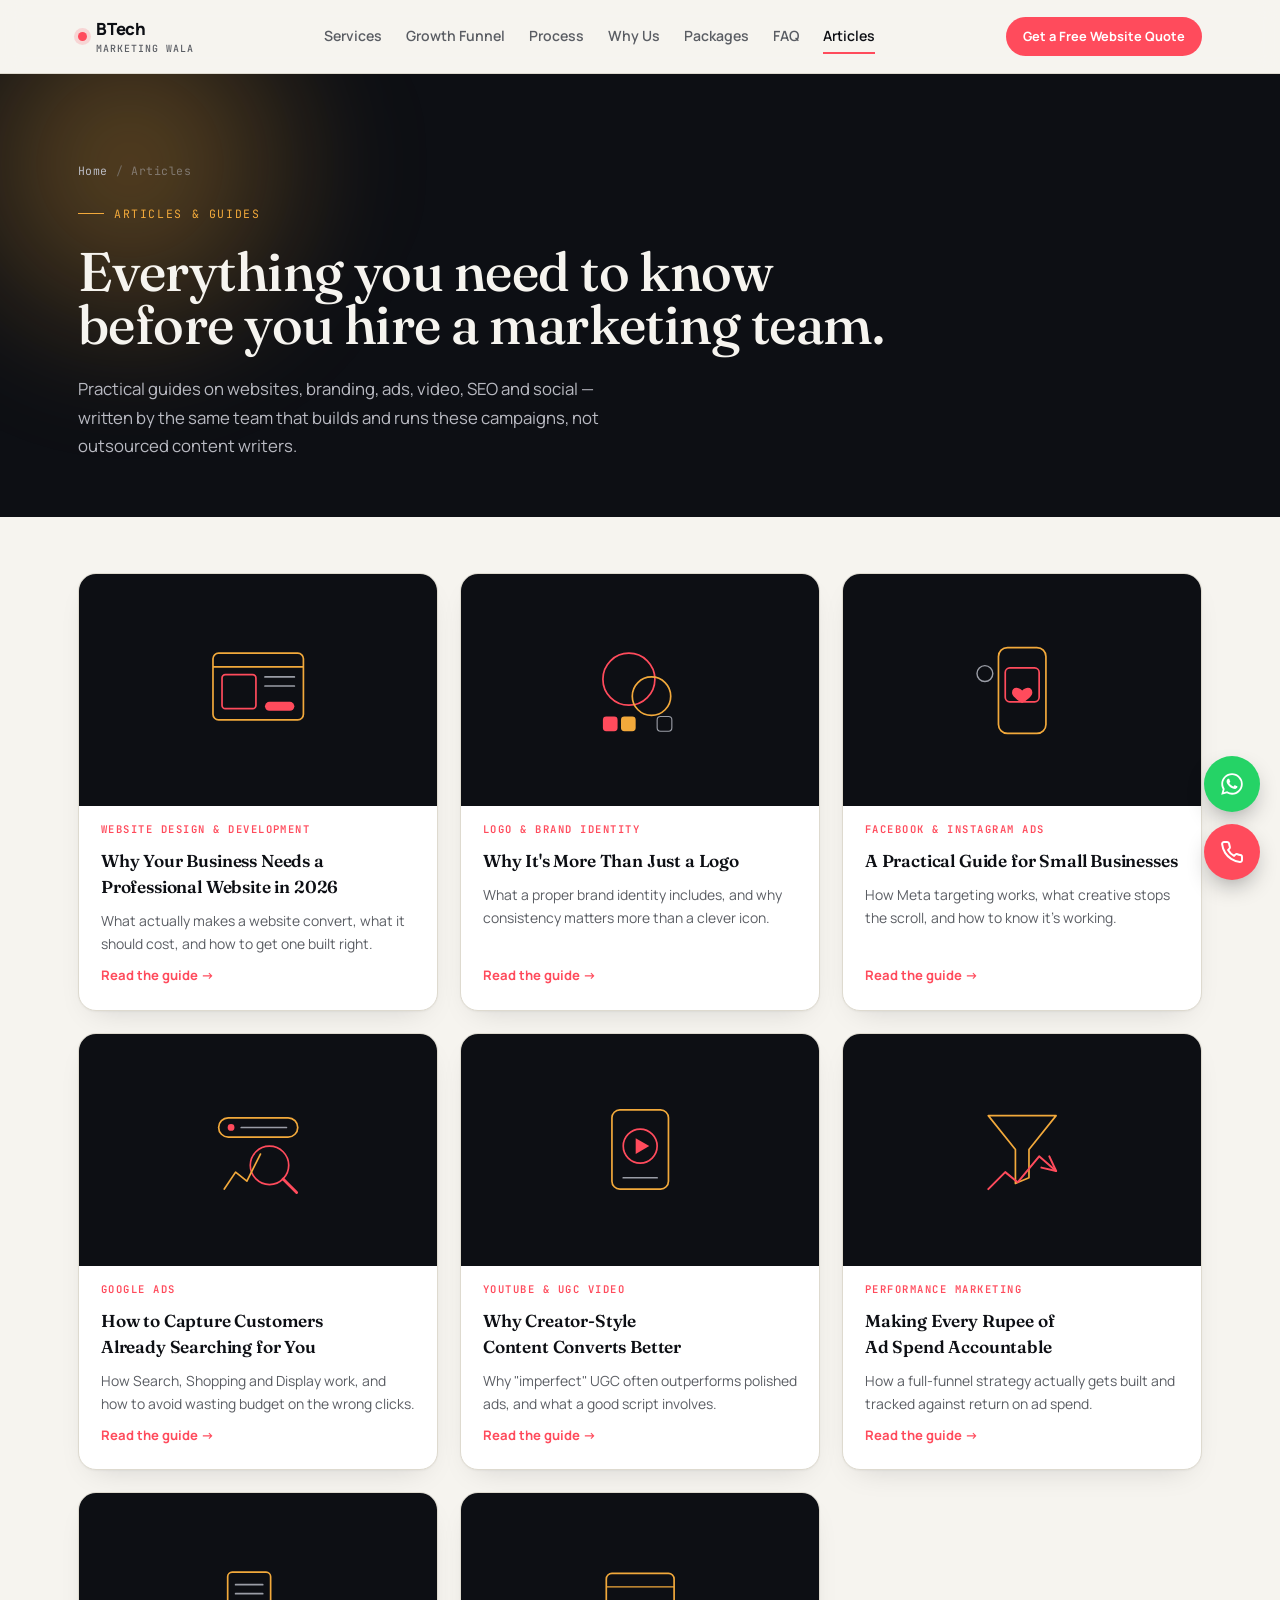
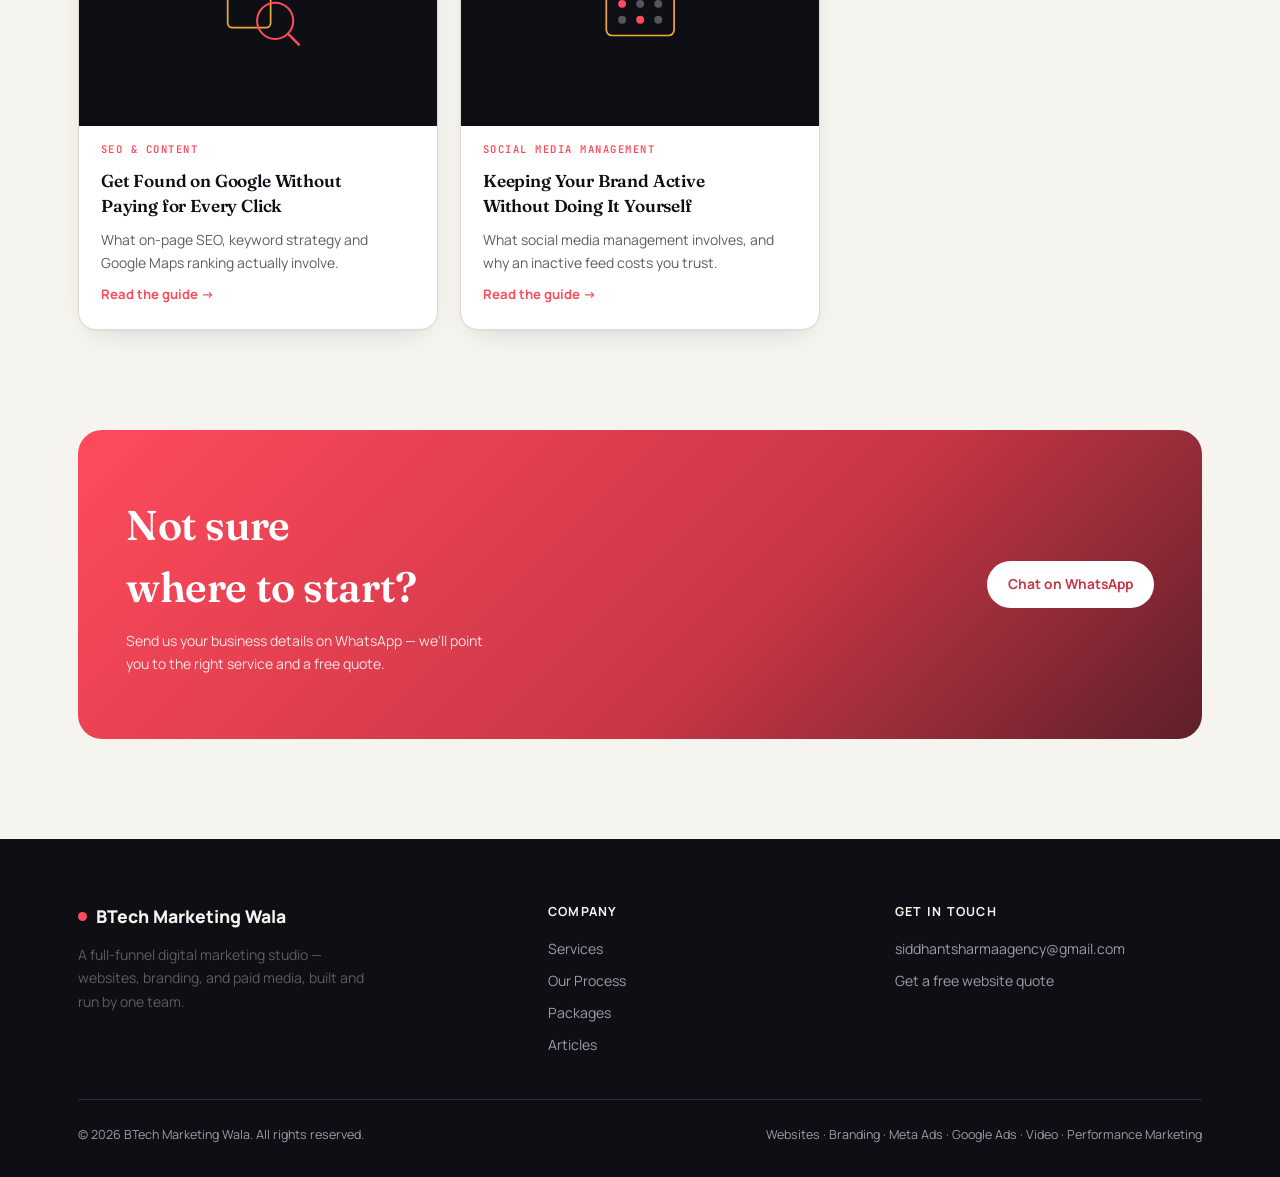
==== articles/index.html @ 277116ef "Add in-depth articles for every service, linked from service cards - New articles/ section: one guid" ====
<!DOCTYPE html>
<html lang="en-IN">
<head>
<meta charset="utf-8">
<meta name="viewport" content="width=device-width, initial-scale=1">
<title>Articles &amp; Guides | BTech Marketing Wala</title>
<meta name="description" content="Practical guides on website design, branding, Google &amp; Meta Ads, video, SEO and social media &mdash; written by the team that builds and runs these campaigns.">
<meta name="robots" content="index, follow, max-image-preview:large">
<link rel="canonical" href="https://btechmarketingwala.in/articles/index.html">
<meta name="theme-color" content="#0D0F14">
<meta name="author" content="BTech Marketing Wala">
<link rel="icon" type="image/svg+xml" href="data:image/svg+xml,%3Csvg xmlns='http://www.w3.org/2000/svg' viewBox='0 0 32 32'%3E%3Crect width='32' height='32' rx='7' fill='%230D0F14'/%3E%3Ccircle cx='16' cy='16' r='7' fill='%23FF4B5C'/%3E%3C/svg%3E">

<meta property="og:site_name" content="BTech Marketing Wala">
<meta property="og:title" content="Articles & Guides | BTech Marketing Wala">
<meta property="og:description" content="Practical guides on website design, branding, ads, video, SEO and social media.">
<meta property="og:type" content="website">
<meta property="og:url" content="https://btechmarketingwala.in/articles/index.html">
<meta property="og:locale" content="en_IN">
<meta property="og:image" content="https://btechmarketingwala.in/assets/og-image.png">

<meta name="twitter:card" content="summary_large_image">
<meta name="twitter:title" content="Articles & Guides | BTech Marketing Wala">
<meta name="twitter:description" content="Practical guides on website design, branding, ads, video, SEO and social media.">
<meta name="twitter:image" content="https://btechmarketingwala.in/assets/og-image.png">

<link rel="preconnect" href="https://fonts.googleapis.com">
<link rel="preconnect" href="https://fonts.gstatic.com" crossorigin>
<link rel="stylesheet" href="https://fonts.googleapis.com/css2?family=Fraunces:ital,opsz,wght@0,9..144,300..900;1,9..144,300..900&family=Manrope:wght@400;500;600;700;800&family=JetBrains+Mono:wght@400;500;600&display=swap">
<link rel="stylesheet" href="../assets/style.css">

<script type="application/ld+json">
{
  "@context": "https://schema.org",
  "@type": "CollectionPage",
  "name": "Articles & Guides",
  "url": "https://btechmarketingwala.in/articles/index.html",
  "publisher": { "@type": "Organization", "name": "BTech Marketing Wala", "url": "https://btechmarketingwala.in/" },
  "mainEntity": {
    "@type": "ItemList",
    "itemListElement": [
      { "@type": "ListItem", "position": 1, "url": "https://btechmarketingwala.in/articles/website-design-development.html", "name": "Why Your Business Needs a Professional Website in 2026" },
      { "@type": "ListItem", "position": 2, "url": "https://btechmarketingwala.in/articles/logo-brand-identity.html", "name": "Logo & Brand Identity: Why It's More Than Just a Logo" },
      { "@type": "ListItem", "position": 3, "url": "https://btechmarketingwala.in/articles/facebook-instagram-ads.html", "name": "Facebook & Instagram Ads: A Practical Guide for Small Businesses" },
      { "@type": "ListItem", "position": 4, "url": "https://btechmarketingwala.in/articles/google-ads.html", "name": "Google Ads: How to Capture Customers Who Are Already Searching for You" },
      { "@type": "ListItem", "position": 5, "url": "https://btechmarketingwala.in/articles/youtube-ugc-video.html", "name": "YouTube & UGC Video: Why Creator-Style Content Converts Better Than Polished Ads" },
      { "@type": "ListItem", "position": 6, "url": "https://btechmarketingwala.in/articles/performance-marketing.html", "name": "Performance Marketing 101: Making Every Rupee of Ad Spend Accountable" },
      { "@type": "ListItem", "position": 7, "url": "https://btechmarketingwala.in/articles/seo-content.html", "name": "SEO & Content: How to Get Found on Google Without Paying for Every Click" },
      { "@type": "ListItem", "position": 8, "url": "https://btechmarketingwala.in/articles/social-media-management.html", "name": "Social Media Management: Keeping Your Brand Active Without Doing It Yourself" }
    ]
  }
}
</script>
</head>
<body>

<header class="nav">
  <div class="nav-inner">
    <a class="logo" href="../index.html#top">
      <span class="dot"></span>
      <span>BTech<small>MARKETING WALA</small></span>
    </a>
    <nav class="links">
      <a href="../index.html#services">Services</a>
      <a href="../index.html#funnel">Growth Funnel</a>
      <a href="../index.html#process">Process</a>
      <a href="../index.html#why">Why Us</a>
      <a href="../index.html#packages">Packages</a>
      <a href="../index.html#faq">FAQ</a>
      <a href="index.html" class="active">Articles</a>
    </nav>
    <a class="btn btn-primary btn-sm" href="https://wa.me/917291004406?text=Hi%2C%20I%27d%20like%20a%20free%20website%20quote" target="_blank" rel="noopener">Get a Free Website Quote</a>
    <button class="nav-toggle" id="navToggle" aria-label="Open menu" aria-expanded="false" aria-controls="mobileMenu">
      <span></span><span></span><span></span>
    </button>
  </div>
  <nav class="mobile-menu" id="mobileMenu">
    <a class="btn btn-primary" href="https://wa.me/917291004406?text=Hi%2C%20I%27d%20like%20a%20free%20website%20quote" target="_blank" rel="noopener">Get a Free Website Quote</a>
    <a href="../index.html#services">Services</a>
    <a href="../index.html#funnel">Growth Funnel</a>
    <a href="../index.html#process">Process</a>
    <a href="../index.html#why">Why Us</a>
    <a href="../index.html#packages">Packages</a>
    <a href="../index.html#faq">FAQ</a>
    <a href="index.html">Articles</a>
  </nav>
</header>

<main>
  <section class="hero" style="padding-bottom:56px;">
    <div class="wrap" style="position:relative;">
      <div class="breadcrumb">
        <a href="../index.html#top">Home</a><span>/</span><span style="color:#B9BAC2;">Articles</span>
      </div>
      <div class="hero-eyebrow">Articles &amp; Guides</div>
      <h1 style="font-size:clamp(2.2rem, 4.6vw, 3.4rem);">Everything you need to know before you hire a marketing team.</h1>
      <p class="hero-sub" style="max-width:56ch;">Practical guides on websites, branding, ads, video, SEO and social &mdash; written by the same team that builds and runs these campaigns, not outsourced content writers.</p>
    </div>
  </section>

  <section class="sec-pad" style="padding-top:56px;">
    <div class="wrap">
      <div class="article-cards">

        <a class="article-card reveal-up" href="website-design-development.html">
          <div class="thumb"><svg viewBox="0 0 200 200" fill="none" xmlns="http://www.w3.org/2000/svg"><rect x="20" y="34" width="160" height="118" rx="10" stroke="#F2A93B" stroke-width="3"/><line x1="20" y1="58" x2="180" y2="58" stroke="#F2A93B" stroke-width="3"/><rect x="36" y="72" width="60" height="60" rx="6" stroke="#FF4B5C" stroke-width="3"/><line x1="112" y1="76" x2="164" y2="76" stroke="#9A9DA6" stroke-width="3" stroke-linecap="round"/><line x1="112" y1="92" x2="164" y2="92" stroke="#9A9DA6" stroke-width="3" stroke-linecap="round"/><rect x="112" y="120" width="52" height="16" rx="8" fill="#FF4B5C"/></svg></div>
          <div class="card-body">
            <span class="eyebrow" style="font-size:.66rem;">Website Design &amp; Development</span>
            <h3>Why Your Business Needs a Professional Website in 2026</h3>
            <p>What actually makes a website convert, what it should cost, and how to get one built right.</p>
            <span class="read-link">Read the guide &rarr;</span>
          </div>
        </a>

        <a class="article-card reveal-up" href="logo-brand-identity.html">
          <div class="thumb"><svg viewBox="0 0 200 200" fill="none" xmlns="http://www.w3.org/2000/svg"><circle cx="80" cy="80" r="46" stroke="#FF4B5C" stroke-width="3"/><circle cx="120" cy="110" r="34" stroke="#F2A93B" stroke-width="3"/><rect x="34" y="146" width="26" height="26" rx="6" fill="#FF4B5C"/><rect x="66" y="146" width="26" height="26" rx="6" fill="#F2A93B"/><rect x="130" y="146" width="26" height="26" rx="6" fill="none" stroke="#9A9DA6" stroke-width="2"/></svg></div>
          <div class="card-body">
            <span class="eyebrow" style="font-size:.66rem;">Logo &amp; Brand Identity</span>
            <h3>Why It's More Than Just a Logo</h3>
            <p>What a proper brand identity includes, and why consistency matters more than a clever icon.</p>
            <span class="read-link">Read the guide &rarr;</span>
          </div>
        </a>

        <a class="article-card reveal-up" href="facebook-instagram-ads.html">
          <div class="thumb"><svg viewBox="0 0 200 200" fill="none" xmlns="http://www.w3.org/2000/svg"><rect x="58" y="24" width="84" height="152" rx="16" stroke="#F2A93B" stroke-width="3"/><rect x="70" y="60" width="60" height="60" rx="8" stroke="#FF4B5C" stroke-width="3"/><path d="M100 100c-8-8-18-6-18 4 0 8 18 18 18 18s18-10 18-18c0-10-10-12-18-4z" fill="#FF4B5C"/><circle cx="34" cy="70" r="14" stroke="#9A9DA6" stroke-width="2.5"/></svg></div>
          <div class="card-body">
            <span class="eyebrow" style="font-size:.66rem;">Facebook &amp; Instagram Ads</span>
            <h3>A Practical Guide for Small Businesses</h3>
            <p>How Meta targeting works, what creative stops the scroll, and how to know it's working.</p>
            <span class="read-link">Read the guide &rarr;</span>
          </div>
        </a>

        <a class="article-card reveal-up" href="google-ads.html">
          <div class="thumb"><svg viewBox="0 0 200 200" fill="none" xmlns="http://www.w3.org/2000/svg"><rect x="30" y="44" width="140" height="34" rx="17" stroke="#F2A93B" stroke-width="3"/><circle cx="52" cy="61" r="6" fill="#FF4B5C"/><line x1="70" y1="61" x2="150" y2="61" stroke="#9A9DA6" stroke-width="3" stroke-linecap="round"/><circle cx="120" cy="128" r="34" stroke="#FF4B5C" stroke-width="3"/><path d="M144 152 L168 176" stroke="#FF4B5C" stroke-width="5" stroke-linecap="round"/><path d="M40 170 L60 140 L80 156 L104 108" stroke="#F2A93B" stroke-width="3" stroke-linecap="round" stroke-linejoin="round"/></svg></div>
          <div class="card-body">
            <span class="eyebrow" style="font-size:.66rem;">Google Ads</span>
            <h3>How to Capture Customers Already Searching for You</h3>
            <p>How Search, Shopping and Display work, and how to avoid wasting budget on the wrong clicks.</p>
            <span class="read-link">Read the guide &rarr;</span>
          </div>
        </a>

        <a class="article-card reveal-up" href="youtube-ugc-video.html">
          <div class="thumb"><svg viewBox="0 0 200 200" fill="none" xmlns="http://www.w3.org/2000/svg"><rect x="50" y="30" width="100" height="140" rx="14" stroke="#F2A93B" stroke-width="3"/><circle cx="100" cy="94" r="30" stroke="#FF4B5C" stroke-width="3"/><path d="M92 80 L116 94 L92 108 Z" fill="#FF4B5C"/><line x1="70" y1="150" x2="130" y2="150" stroke="#9A9DA6" stroke-width="3" stroke-linecap="round"/></svg></div>
          <div class="card-body">
            <span class="eyebrow" style="font-size:.66rem;">YouTube &amp; UGC Video</span>
            <h3>Why Creator-Style Content Converts Better</h3>
            <p>Why "imperfect" UGC often outperforms polished ads, and what a good script involves.</p>
            <span class="read-link">Read the guide &rarr;</span>
          </div>
        </a>

        <a class="article-card reveal-up" href="performance-marketing.html">
          <div class="thumb"><svg viewBox="0 0 200 200" fill="none" xmlns="http://www.w3.org/2000/svg"><path d="M40 40 L160 40 L112 100 L112 150 L88 160 L88 100 Z" stroke="#F2A93B" stroke-width="3" stroke-linejoin="round"/><path d="M40 170 L70 140 L92 158 L130 112 L160 138" stroke="#FF4B5C" stroke-width="3.5" stroke-linecap="round" stroke-linejoin="round"/><path d="M148 112 L160 138 L134 132" stroke="#FF4B5C" stroke-width="3.5" stroke-linecap="round" stroke-linejoin="round"/></svg></div>
          <div class="card-body">
            <span class="eyebrow" style="font-size:.66rem;">Performance Marketing</span>
            <h3>Making Every Rupee of Ad Spend Accountable</h3>
            <p>How a full-funnel strategy actually gets built and tracked against return on ad spend.</p>
            <span class="read-link">Read the guide &rarr;</span>
          </div>
        </a>

        <a class="article-card reveal-up" href="seo-content.html">
          <div class="thumb"><svg viewBox="0 0 200 200" fill="none" xmlns="http://www.w3.org/2000/svg"><rect x="46" y="34" width="76" height="98" rx="8" stroke="#F2A93B" stroke-width="3"/><line x1="60" y1="56" x2="108" y2="56" stroke="#9A9DA6" stroke-width="3" stroke-linecap="round"/><line x1="60" y1="72" x2="108" y2="72" stroke="#9A9DA6" stroke-width="3" stroke-linecap="round"/><circle cx="130" cy="120" r="32" stroke="#FF4B5C" stroke-width="3.5"/><path d="M153 143 L172 162" stroke="#FF4B5C" stroke-width="4.5" stroke-linecap="round"/></svg></div>
          <div class="card-body">
            <span class="eyebrow" style="font-size:.66rem;">SEO &amp; Content</span>
            <h3>Get Found on Google Without Paying for Every Click</h3>
            <p>What on-page SEO, keyword strategy and Google Maps ranking actually involve.</p>
            <span class="read-link">Read the guide &rarr;</span>
          </div>
        </a>

        <a class="article-card reveal-up" href="social-media-management.html">
          <div class="thumb"><svg viewBox="0 0 200 200" fill="none" xmlns="http://www.w3.org/2000/svg"><rect x="40" y="36" width="120" height="110" rx="10" stroke="#F2A93B" stroke-width="3"/><line x1="40" y1="60" x2="160" y2="60" stroke="#F2A93B" stroke-width="2"/><circle cx="68" cy="90" r="7" fill="#FF4B5C"/><circle cx="100" cy="90" r="7" fill="#9A9DA6" opacity=".5"/><circle cx="132" cy="90" r="7" fill="#9A9DA6" opacity=".5"/><circle cx="68" cy="118" r="7" fill="#9A9DA6" opacity=".5"/><circle cx="100" cy="118" r="7" fill="#FF4B5C"/><circle cx="132" cy="118" r="7" fill="#9A9DA6" opacity=".5"/></svg></div>
          <div class="card-body">
            <span class="eyebrow" style="font-size:.66rem;">Social Media Management</span>
            <h3>Keeping Your Brand Active Without Doing It Yourself</h3>
            <p>What social media management involves, and why an inactive feed costs you trust.</p>
            <span class="read-link">Read the guide &rarr;</span>
          </div>
        </a>

      </div>
    </div>
  </section>

  <section class="sec-pad" style="padding-top:0;">
    <div class="wrap">
      <div class="cta-banner reveal-up">
        <div>
          <h2>Not sure where to start?</h2>
          <p>Send us your business details on WhatsApp &mdash; we'll point you to the right service and a free quote.</p>
        </div>
        <a class="btn btn-primary" href="https://wa.me/917291004406?text=Hi%2C%20I%27d%20like%20a%20free%20quote" target="_blank" rel="noopener">Chat on WhatsApp</a>
      </div>
    </div>
  </section>
</main>

<div class="float-contact">
  <a class="float-btn whatsapp" href="https://wa.me/917291004406?text=Hi%2C%20I%27d%20like%20a%20free%20website%20quote" target="_blank" rel="noopener" aria-label="Chat with us on WhatsApp">
    <svg width="26" height="26" viewBox="0 0 24 24" fill="currentColor" aria-hidden="true" focusable="false"><path d="M12.04 2C6.58 2 2.13 6.45 2.13 11.91c0 1.75.46 3.45 1.32 4.95L2.05 22l5.25-1.38a9.9 9.9 0 0 0 4.74 1.21h.01c5.46 0 9.9-4.45 9.9-9.91C21.95 6.45 17.5 2 12.04 2zm0 18.06h-.01a8.2 8.2 0 0 1-4.18-1.14l-.3-.18-3.12.82.83-3.04-.2-.31a8.16 8.16 0 0 1-1.26-4.3c0-4.52 3.68-8.2 8.24-8.2 2.2 0 4.27.86 5.83 2.42a8.15 8.15 0 0 1 2.41 5.79c0 4.52-3.68 8.14-8.24 8.14zm4.52-6.14c-.25-.12-1.46-.72-1.69-.8-.23-.08-.39-.12-.56.12-.17.25-.64.8-.78.96-.14.17-.29.19-.53.06-.25-.12-1.05-.39-2-1.23-.74-.66-1.24-1.47-1.39-1.72-.14-.25-.02-.38.11-.51.11-.11.25-.29.37-.43.12-.14.16-.25.25-.41.08-.17.04-.31-.02-.43-.06-.12-.56-1.35-.77-1.85-.2-.48-.41-.42-.56-.42h-.48c-.17 0-.43.06-.66.31-.23.25-.86.84-.86 2.05 0 1.21.88 2.38 1 2.54.12.17 1.74 2.66 4.22 3.73.59.25 1.05.4 1.41.52.59.19 1.13.16 1.55.1.47-.07 1.46-.6 1.67-1.17.2-.58.2-1.08.14-1.18-.06-.11-.23-.17-.48-.29z"/></svg>
  </a>
  <a class="float-btn call" href="tel:+917291004406" aria-label="Call us">
    <svg width="24" height="24" viewBox="0 0 24 24" fill="none" stroke="currentColor" stroke-width="2" stroke-linecap="round" stroke-linejoin="round" aria-hidden="true" focusable="false"><path d="M22 16.92v3a2 2 0 0 1-2.18 2 19.79 19.79 0 0 1-8.63-3.07 19.5 19.5 0 0 1-6-6 19.79 19.79 0 0 1-3.07-8.67A2 2 0 0 1 4.11 2h3a2 2 0 0 1 2 1.72c.127.96.361 1.903.7 2.81a2 2 0 0 1-.45 2.11L8.09 9.91a16 16 0 0 0 6 6l1.27-1.27a2 2 0 0 1 2.11-.45c.907.339 1.85.573 2.81.7A2 2 0 0 1 22 16.92z"/></svg>
  </a>
</div>

<footer>
  <div class="wrap">
    <div class="foot-grid">
      <div>
        <div class="foot-logo"><span class="dot" style="width:9px;height:9px;border-radius:50%;background:var(--coral);display:inline-block;"></span> BTech Marketing Wala</div>
        <p style="max-width:34ch;">A full-funnel digital marketing studio &mdash; websites, branding, and paid media, built and run by one team.</p>
      </div>
      <div>
        <h4>Company</h4>
        <div class="flinks">
          <a href="../index.html#services">Services</a>
          <a href="../index.html#process">Our Process</a>
          <a href="../index.html#packages">Packages</a>
          <a href="index.html">Articles</a>
        </div>
      </div>
      <div>
        <h4>Get in touch</h4>
        <div class="flinks">
          <a href="mailto:siddhantsharmaagency@gmail.com">siddhantsharmaagency@gmail.com</a>
          <a href="https://wa.me/917291004406?text=Hi%2C%20I%27d%20like%20a%20free%20website%20quote" target="_blank" rel="noopener">Get a free website quote</a>
        </div>
      </div>
    </div>
    <div class="foot-bottom">
      <span>&copy; <span id="yr"></span> BTech Marketing Wala. All rights reserved.</span>
      <span>Websites &middot; Branding &middot; Meta Ads &middot; Google Ads &middot; Video &middot; Performance Marketing</span>
    </div>
  </div>
</footer>

<script src="../assets/site.js"></script>
</body>
</html>
---- assets/style.css ----
*{box-sizing:border-box}
html{-webkit-text-size-adjust:100%}
body{margin:0;font:400 14px/1.5 'Manrope',system-ui,-apple-system,sans-serif;background:#F6F4EF;color:#0D0F14}
img{max-width:100%}
[hidden]{display:none!important}

:root{
  --ink:#0D0F14;
  --ink-2:#171A21;
  --paper:#F6F4EF;
  --paper-2:#ECE8DF;
  --coral:#FF4B5C;
  --coral-dim:#C93646;
  --gold:#F2A93B;
  --ash:#5A5D63;
  --line:#DEDACF;

  --bg: var(--paper);
  --bg-raised: #FFFFFF;
  --bg-sunken: var(--paper-2);
  --fg: var(--ink);
  --fg-soft: var(--ash);
  --border: var(--line);
  --accent: var(--coral);
  --accent-2: var(--gold);
  --on-accent: #FFFFFF;
  --shadow: 0 1px 2px rgba(13,15,20,.04), 0 12px 32px -16px rgba(13,15,20,.18);
}

@media (prefers-color-scheme: dark){
  :root:not([data-theme="light"]){
    --bg: var(--ink);
    --bg-raised: var(--ink-2);
    --bg-sunken: #0A0B0F;
    --fg: var(--paper);
    --fg-soft: #9A9DA6;
    --border: #2A2E38;
    --accent: var(--coral);
    --accent-2: var(--gold);
    --on-accent: #16090B;
    --shadow: 0 1px 2px rgba(0,0,0,.3), 0 20px 48px -20px rgba(0,0,0,.6);
  }
}
:root[data-theme="dark"]{
  --bg: var(--ink);
  --bg-raised: var(--ink-2);
  --bg-sunken: #0A0B0F;
  --fg: var(--paper);
  --fg-soft: #9A9DA6;
  --border: #2A2E38;
  --accent: var(--coral);
  --accent-2: var(--gold);
  --on-accent: #16090B;
  --shadow: 0 1px 2px rgba(0,0,0,.3), 0 20px 48px -20px rgba(0,0,0,.6);
}

*{box-sizing:border-box;}
html{scroll-behavior:smooth;}
body{
  margin:0;
  background:var(--bg);
  color:var(--fg);
  font-family:'Manrope',ui-sans-serif,system-ui,-apple-system,sans-serif;
  -webkit-font-smoothing:antialiased;
  overflow-x:hidden;
}
::selection{ background:var(--accent); color:var(--on-accent); }

h1,h2,h3,h4{
  font-family:'Fraunces',Georgia,'Times New Roman',serif;
  font-weight:600;
  letter-spacing:-0.01em;
  text-wrap:balance;
  margin:0;
  color:var(--fg);
}
p{ margin:0; color:var(--fg-soft); line-height:1.65; }
a{ color:inherit; text-decoration:none; }
.mono{
  font-family:'JetBrains Mono', ui-monospace, monospace;
  font-variant-numeric: tabular-nums;
}
.eyebrow{
  font-family:'JetBrains Mono', ui-monospace, monospace;
  font-size:.72rem;
  letter-spacing:.14em;
  text-transform:uppercase;
  color:var(--accent);
  font-weight:600;
}

.wrap{ max-width:1180px; margin:0 auto; padding:0 28px; }
@media (max-width:640px){ .wrap{ padding:0 20px; } }

section{ position:relative; }

/* ---------- NAV ---------- */
header.nav{
  position:sticky; top:0; z-index:50;
  background:color-mix(in srgb, var(--bg) 88%, transparent);
  backdrop-filter:blur(10px);
  border-bottom:1px solid var(--border);
}
.nav-inner{
  max-width:1180px; margin:0 auto; padding:16px 28px;
  display:flex; align-items:center; justify-content:space-between; gap:24px;
}
.logo{ display:flex; align-items:center; gap:9px; font-weight:800; font-size:1.05rem; letter-spacing:-0.01em; }
.logo .dot{
  width:9px; height:9px; border-radius:50%; background:var(--accent);
  box-shadow:0 0 0 4px color-mix(in srgb, var(--accent) 18%, transparent);
}
.logo small{ font-family:'JetBrains Mono',monospace; font-weight:500; font-size:.62rem; letter-spacing:.1em; color:var(--fg-soft); display:block; margin-top:1px; }
nav.links{ display:flex; gap:24px; }
nav.links a{
  font-size:.88rem; font-weight:600; color:var(--fg-soft);
  padding:6px 0; border-bottom:2px solid transparent; transition:color .15s, border-color .15s;
}
nav.links a:hover, nav.links a.active{ color:var(--fg); border-color:var(--accent); }
@media (max-width:860px){ nav.links{ display:none; } }

.nav-toggle{
  display:none; flex-direction:column; justify-content:center; gap:5px;
  width:38px; height:38px; padding:0; border:1px solid var(--border); border-radius:10px;
  background:transparent; cursor:pointer; flex-shrink:0;
}
.nav-toggle span{
  display:block; width:16px; height:2px; margin:0 auto; background:var(--fg);
  transition:transform .2s ease, opacity .2s ease;
}
.nav-toggle[aria-expanded="true"] span:nth-child(1){ transform:translateY(7px) rotate(45deg); }
.nav-toggle[aria-expanded="true"] span:nth-child(2){ opacity:0; }
.nav-toggle[aria-expanded="true"] span:nth-child(3){ transform:translateY(-7px) rotate(-45deg); }
@media (max-width:860px){ .nav-toggle{ display:flex; } }

.mobile-menu{
  display:none; flex-direction:column;
  border-top:1px solid var(--border); background:var(--bg);
  padding:16px 20px 18px;
}
.mobile-menu.open{ display:flex; }
.mobile-menu .btn-primary{ justify-content:center; margin-bottom:10px; }
.mobile-menu a:not(.btn){
  padding:14px 2px; font-size:.95rem; font-weight:600; color:var(--fg-soft);
  border-bottom:1px solid var(--border);
}
.mobile-menu a:not(.btn):last-child{ border-bottom:none; }
@media (min-width:861px){ .mobile-menu{ display:none!important; } }
@media (max-width:640px){
  .nav-inner{ padding:14px 20px; gap:12px; }
  .nav-inner > a.btn{ display:none; }
}

.btn{
  display:inline-flex; align-items:center; gap:8px;
  font-family:'Manrope',sans-serif; font-weight:700; font-size:.86rem;
  padding:12px 20px; border-radius:100px; border:1px solid transparent;
  cursor:pointer; transition:transform .15s ease, box-shadow .15s ease, background .15s;
  white-space:nowrap;
}
.btn:focus-visible{ outline:2px solid var(--accent); outline-offset:3px; }
.btn-primary{
  background:var(--accent); color:var(--on-accent);
  position:relative; overflow:hidden;
}
.btn-primary::after{
  content:''; position:absolute; inset:0;
  background:linear-gradient(115deg, transparent 30%, rgba(255,255,255,.45) 50%, transparent 70%);
  transform:translateX(-120%);
  transition:transform .6s ease;
}
.btn-primary:hover{ transform:translateY(-2px) scale(1.03); box-shadow:0 12px 28px -10px color-mix(in srgb, var(--accent) 75%, transparent); }
.btn-primary:hover::after{ transform:translateX(120%); }
.btn-ghost{ background:transparent; color:var(--fg); border-color:var(--border); }
.btn-ghost:hover{ border-color:var(--fg-soft); transform:translateY(-1px); }
.btn-ghost .arrow-bounce{ display:inline-block; animation:arrowBounce 1.6s ease-in-out infinite; }
@keyframes arrowBounce{ 0%,100%{ transform:translateY(0); } 50%{ transform:translateY(4px); } }
.btn-sm{ padding:9px 16px; font-size:.8rem; }
@media (prefers-reduced-motion: reduce){
  .btn-primary::after{ display:none; }
  .btn-ghost .arrow-bounce{ animation:none; }
}

/* ---------- HERO ---------- */
.hero{
  background:var(--ink); color:var(--paper);
  padding:88px 0 0;
  overflow:hidden;
  position:relative;
}
.hero::before{
  content:''; position:absolute; top:-140px; left:-100px; width:460px; height:460px;
  background:radial-gradient(circle, color-mix(in srgb, var(--gold) 38%, transparent), transparent 70%);
  filter:blur(50px); pointer-events:none; z-index:0;
  animation:heroGlow 7s ease-in-out infinite;
}
@keyframes heroGlow{
  0%,100%{ opacity:.45; transform:scale(1); }
  50%{ opacity:.8; transform:scale(1.15); }
}
@media (prefers-reduced-motion: reduce){ .hero::before{ animation:none; opacity:.6; } }
.hero-grid{
  max-width:1180px; margin:0 auto; padding:0 28px 64px;
  display:grid; grid-template-columns:1.15fr .85fr; gap:56px; align-items:end;
  position:relative;
}
@media (max-width:900px){ .hero-grid{ grid-template-columns:1fr; gap:36px; } }

.hero h1{
  color:var(--paper);
  font-size:clamp(2.6rem, 6.4vw, 5.1rem);
  line-height:.98;
  font-weight:500;
}
.hero h1 em{
  font-style:italic; font-weight:600;
  background:linear-gradient(100deg, var(--gold), var(--coral) 70%);
  -webkit-background-clip:text; background-clip:text; color:transparent;
}
.hero-eyebrow{
  display:flex; align-items:center; gap:10px; margin-bottom:22px;
  font-family:'JetBrains Mono',monospace; font-size:.72rem; letter-spacing:.14em; text-transform:uppercase;
  color:var(--gold);
}
.hero-eyebrow::before{ content:''; width:26px; height:1px; background:var(--gold); }

@keyframes fadeUp{ from{ opacity:0; transform:translateY(16px); } to{ opacity:1; transform:translateY(0); } }
@keyframes pulseDot{
  0%{ box-shadow:0 0 0 0 rgba(242,169,59,.55); }
  70%{ box-shadow:0 0 0 9px rgba(242,169,59,0); }
  100%{ box-shadow:0 0 0 0 rgba(242,169,59,0); }
}
@keyframes ctaGlow{
  0%, 100%{ box-shadow:0 10px 30px -10px color-mix(in srgb, var(--accent) 75%, transparent); }
  50%{ box-shadow:0 14px 38px -8px color-mix(in srgb, var(--accent) 95%, transparent); }
}

.hero-badge{
  display:inline-flex; align-items:center; gap:9px; margin-bottom:14px;
  padding:8px 16px 8px 14px; border-radius:100px; border:1px solid color-mix(in srgb, var(--gold) 50%, transparent);
  background:linear-gradient(100deg, color-mix(in srgb, var(--gold) 20%, transparent), color-mix(in srgb, var(--coral) 14%, transparent));
  font-family:'Manrope',sans-serif; font-weight:700; font-size:.82rem; color:var(--gold);
  box-shadow:0 4px 18px -8px rgba(242,169,59,.35);
  animation:fadeUp .6s ease both;
}
.hero-badge .dot2{
  width:8px; height:8px; border-radius:50%; background:var(--gold); flex-shrink:0;
  animation:pulseDot 1.8s ease-out infinite;
}

.hero-divider{
  width:64px; height:2px; margin:0 0 14px; border-radius:2px; transform-origin:left center;
  background:linear-gradient(90deg, var(--gold), var(--coral), var(--gold));
  background-size:200% 100%;
  animation:lineGrow .7s cubic-bezier(.16,.84,.44,1) .5s both, lineShimmer 2.6s ease-in-out .9s infinite;
}
@keyframes lineGrow{ from{ transform:scaleX(0); opacity:0; } to{ transform:scaleX(1); opacity:1; } }
@keyframes lineShimmer{ 0%,100%{ background-position:0% 50%; } 50%{ background-position:100% 50%; } }

.hero-sub{
  max-width:46ch; margin-top:24px; font-size:1.05rem; color:#B9BAC2; line-height:1.7;
  animation:fadeUp .7s ease .26s both;
}
.hero-cta{
  display:flex; gap:14px; margin-top:34px; flex-wrap:wrap;
  animation:fadeUp .7s ease .36s both;
}
.hero-cta .btn-primary{
  box-shadow:0 10px 30px -10px color-mix(in srgb, var(--accent) 75%, transparent);
  animation:ctaGlow 2.6s ease-in-out infinite;
}
.hero-note{
  margin-top:16px; font-size:.78rem; color:#7C7E88;
  animation:fadeUp .7s ease .46s both;
}
.hero-eyebrow{ animation:fadeUp .6s ease .08s both; }
.hero h1{ animation:fadeUp .7s ease .16s both; }

@media (prefers-reduced-motion: reduce){
  .hero-badge, .hero-eyebrow, .hero h1, .hero-sub, .hero-cta, .hero-note, .hero-divider,
  .hero-badge .dot2, .hero-cta .btn-primary{ animation:none!important; }
  .hero-divider{ transform:none; opacity:1; }
}

.hero-side{ display:flex; flex-direction:column; gap:18px; }
.hero-card{
  background:var(--ink-2); border:1px solid #262A34; border-radius:16px;
  padding:20px 22px;
}
.hero-card .num{ font-family:'Fraunces',serif; font-size:2rem; font-weight:600; color:var(--paper); }
.hero-card .label{ font-size:.8rem; color:#9A9DA6; margin-top:4px; }

/* marquee */
.marquee{
  border-top:1px solid #262A34; border-bottom:1px solid #262A34;
  background:var(--ink-2);
  overflow:hidden; white-space:nowrap;
  padding:16px 0;
}
.marquee-track{
  display:inline-flex; gap:0; animation:scroll 34s linear infinite;
}
@media (prefers-reduced-motion: reduce){ .marquee-track{ animation:none; } .marquee{ overflow-x:auto; } }
.marquee-track span{
  font-family:'JetBrains Mono',monospace; font-size:.85rem; letter-spacing:.04em;
  color:#8B8E97; padding:0 22px; display:inline-flex; align-items:center; gap:22px;
}
.marquee-track span b{ color:var(--gold); font-weight:600; }
@keyframes scroll{ from{ transform:translateX(0); } to{ transform:translateX(-50%); } }

/* ---------- SECTION HEADERS ---------- */
.sec-head{ max-width:640px; margin-bottom:52px; }
.sec-head h2{ font-size:clamp(1.8rem, 3.4vw, 2.6rem); margin-top:14px; }
.sec-pad{ padding:100px 0; }
@media (max-width:640px){ .sec-pad{ padding:70px 0; } }

/* ---------- SERVICES ---------- */
.service-grid{
  display:grid; grid-template-columns:repeat(4, 1fr); gap:1px;
  background:var(--border); border:1px solid var(--border); border-radius:20px; overflow:hidden;
}
@media (max-width:940px){ .service-grid{ grid-template-columns:repeat(2,1fr); } }
@media (max-width:560px){ .service-grid{ grid-template-columns:1fr; } }
.service-card{
  background:var(--bg-raised); padding:30px 26px; min-height:220px;
  display:flex; flex-direction:column; gap:14px; position:relative; z-index:1;
  transition:background .18s, transform .22s ease, box-shadow .22s ease;
}
.service-card:hover{
  background:var(--bg-sunken); transform:translateY(-6px); z-index:2;
  box-shadow:0 20px 40px -18px rgba(13,15,20,.35);
}
.service-card .ic{
  width:38px; height:38px; border-radius:10px; display:flex; align-items:center; justify-content:center;
  background:color-mix(in srgb, var(--accent) 12%, transparent); color:var(--accent);
  transition:transform .22s ease;
}
.service-card:hover .ic{ transform:scale(1.12) rotate(-4deg); }
.service-card.lead{ grid-column:span 2; grid-row:span 1; background:var(--ink); color:var(--paper); }
.service-card.lead p{ color:#AEB0B8; }
.service-card.lead .ic{ background:color-mix(in srgb, var(--gold) 20%, transparent); color:var(--gold); }
.service-card h3{ font-size:1.15rem; font-weight:600; }
.service-card .tag{
  margin-top:auto; font-family:'JetBrains Mono',monospace; font-size:.68rem; letter-spacing:.08em;
  text-transform:uppercase; color:var(--fg-soft); opacity:.75;
}
.service-card .learn-more{
  font-family:'Manrope',sans-serif; font-size:.82rem; font-weight:700; color:var(--accent);
  display:inline-flex; align-items:center; gap:6px; margin-top:2px;
  transition:gap .18s ease;
}
.service-card.lead .learn-more{ color:var(--gold); }
.service-card:hover .learn-more{ gap:10px; }

/* ---------- FUNNEL ---------- */
.funnel-list{ display:flex; flex-direction:column; gap:12px; }
.funnel-row{
  display:grid; grid-template-columns:60px 1fr auto; gap:22px; align-items:center;
  padding:22px 26px; border:1px solid var(--border); border-radius:14px; background:var(--bg-raised);
  box-shadow:var(--shadow);
}
.funnel-row:nth-child(1){ width:100%; margin-inline:auto; }
.funnel-row:nth-child(2){ width:93%; margin-inline:auto; }
.funnel-row:nth-child(3){ width:86%; margin-inline:auto; }
.funnel-row:nth-child(4){ width:79%; margin-inline:auto; }
.funnel-row:nth-child(5){ width:72%; margin-inline:auto; }
.funnel-num{ font-family:'Fraunces',serif; font-style:italic; font-size:1.5rem; color:var(--accent); font-weight:600; }
.funnel-body h3{ font-size:1.05rem; margin-bottom:4px; }
.funnel-body p{ font-size:.87rem; }
.funnel-tag{
  font-family:'JetBrains Mono',monospace; font-size:.64rem; letter-spacing:.06em; text-transform:uppercase;
  color:var(--fg-soft); white-space:nowrap; padding:6px 12px; border:1px solid var(--border); border-radius:100px;
}
@media (max-width:700px){
  .funnel-row{ grid-template-columns:40px 1fr; padding:18px 20px; }
  .funnel-tag{ grid-column:2/3; justify-self:start; margin-top:4px; }
  .funnel-row:nth-child(n){ width:100%!important; }
}

/* ---------- PROCESS ---------- */
.process{ background:var(--bg-sunken); }
.process-list{ display:flex; flex-direction:column; }
.process-row{
  display:grid; grid-template-columns:90px 1fr 1.3fr; gap:28px; padding:30px 0;
  border-top:1px solid var(--border); align-items:start;
}
.process-row:last-child{ border-bottom:1px solid var(--border); }
@media (max-width:760px){ .process-row{ grid-template-columns:50px 1fr; } .process-row p.step-desc{ grid-column:2/3; } }
.process-row .step-num{ font-family:'Fraunces',serif; font-style:italic; font-size:1.7rem; color:var(--accent); font-weight:600; }
.process-row h3{ font-size:1.2rem; }
.process-row p{ font-size:.95rem; }

/* ---------- WHY ---------- */
.why-grid{ display:grid; grid-template-columns:repeat(3,1fr); gap:36px; }
@media (max-width:820px){ .why-grid{ grid-template-columns:1fr; gap:28px; } }
.why-item{ border-top:2px solid var(--fg); padding-top:18px; }
.why-item .n{ font-family:'JetBrains Mono',monospace; font-size:.75rem; color:var(--accent); margin-bottom:10px; display:block; }
.why-item h3{ font-size:1.15rem; margin-bottom:10px; }
.why-item p{ font-size:.93rem; }

/* ---------- PACKAGES ---------- */
.rate-list{ display:flex; flex-direction:column; border-top:1px solid var(--border); }
.rate-row{
  display:grid; grid-template-columns:1fr auto; gap:18px; align-items:center;
  padding:24px 18px; margin:0 -18px; border-bottom:1px solid var(--border); border-radius:12px;
  transition:background .2s ease, transform .2s ease;
}
.rate-row:hover{ background:var(--bg-sunken); transform:translateX(4px); }
.rate-row h3{ font-size:1.1rem; margin-bottom:5px; }
.rate-row p{ font-size:.86rem; max-width:48ch; }
.rate-price{ text-align:right; white-space:nowrap; }
.rate-price .amt{ font-family:'Fraunces',serif; font-weight:600; font-size:1.6rem; color:var(--accent); transition:transform .2s ease; }
.rate-row:hover .rate-price .amt{ transform:scale(1.08); }
.rate-price .unit{ display:block; font-family:'JetBrains Mono',monospace; font-size:.68rem; letter-spacing:.06em; text-transform:uppercase; color:var(--fg-soft); margin-top:2px; }
@media (max-width:600px){
  .rate-row{ grid-template-columns:1fr; gap:8px; padding:20px 14px; margin:0 -14px; }
  .rate-row:hover{ transform:none; }
  .rate-price{ text-align:left; }
}
.pkg-grid{ display:grid; grid-template-columns:repeat(3,1fr); gap:22px; }
@media (max-width:900px){ .pkg-grid{ grid-template-columns:1fr; } }
.pkg{
  border:1px solid var(--border); border-radius:18px; padding:32px 28px; background:var(--bg-raised);
  display:flex; flex-direction:column; box-shadow:var(--shadow);
}
.pkg.feat{ border-color:var(--accent); position:relative; background:var(--ink); }
.pkg.feat h3, .pkg.feat .price, .pkg.feat li{ color:var(--paper); }
.pkg.feat p{ color:#AEB0B8; }
.pkg.feat li{ border-color:#2A2E38; }
.pkg .pill{
  align-self:flex-start; font-family:'JetBrains Mono',monospace; font-size:.66rem; letter-spacing:.08em;
  text-transform:uppercase; background:var(--accent); color:var(--on-accent); padding:4px 10px; border-radius:100px;
  margin-bottom:18px;
}
.pkg h3{ font-size:1.3rem; margin-bottom:6px; }
.pkg .price{ font-family:'Fraunces',serif; font-size:2.1rem; font-weight:600; margin:10px 0 4px; }
.pkg .price span{ font-family:'Manrope',sans-serif; font-size:.85rem; font-weight:600; color:var(--fg-soft); }
.pkg .desc{ font-size:.88rem; margin-bottom:22px; }
.pkg ul{ list-style:none; margin:0 0 26px; padding:0; display:flex; flex-direction:column; gap:11px; flex:1; }
.pkg li{ font-size:.87rem; padding-bottom:11px; border-bottom:1px dashed var(--border); display:flex; gap:9px; color:var(--fg); }
.pkg li:last-child{ border-bottom:none; padding-bottom:0; }
.pkg li::before{ content:'—'; color:var(--accent); flex-shrink:0; }

/* ---------- FAQ ---------- */
.faq-list{ display:flex; flex-direction:column; gap:12px; }
.faq-item{
  border:1px solid var(--border); border-radius:14px; background:var(--bg-raised);
  padding:4px 22px; transition:border-color .18s, background .18s;
}
.faq-item[open]{ border-color:var(--accent); background:var(--bg-sunken); }
.faq-item summary{
  list-style:none; cursor:pointer; padding:18px 0;
  display:flex; align-items:center; justify-content:space-between; gap:16px;
  font-family:'Manrope',sans-serif; font-weight:700; font-size:.98rem; color:var(--fg);
}
.faq-item summary::-webkit-details-marker{ display:none; }
.faq-item summary .plus{
  flex-shrink:0; width:22px; height:22px; border-radius:50%; border:1px solid var(--border);
  display:flex; align-items:center; justify-content:center; font-family:'JetBrains Mono',monospace;
  font-size:1rem; color:var(--accent); transition:transform .2s ease;
}
.faq-item[open] summary .plus{ transform:rotate(45deg); }
.faq-item p{ font-size:.9rem; padding-bottom:20px; max-width:64ch; }

/* ---------- TOOLS STRIP ---------- */
.tools{ border-top:1px solid var(--border); border-bottom:1px solid var(--border); }
.tools-inner{ display:flex; flex-wrap:wrap; gap:10px 0; justify-content:space-between; padding:26px 0; }
.tools-inner span{
  font-family:'JetBrains Mono',monospace; font-size:.82rem; color:var(--fg-soft); letter-spacing:.02em;
}

/* ---------- CTA BANNER ---------- */
.cta-banner{
  background:linear-gradient(135deg, var(--coral), var(--coral-dim) 60%, var(--ink) 130%);
  color:#fff; border-radius:24px; padding:64px 48px; text-align:left;
  display:flex; justify-content:space-between; align-items:center; gap:32px; flex-wrap:wrap;
}
.cta-banner h2{ color:#fff; font-size:clamp(1.8rem,3.6vw,2.6rem); max-width:16ch; }
.cta-banner p{ color:rgba(255,255,255,.85); margin-top:10px; max-width:40ch; }
.cta-banner .btn-primary{ background:#fff; color:var(--coral-dim); }
@media (max-width:640px){ .cta-banner{ padding:44px 26px; } }

/* ---------- FOOTER ---------- */
footer{ background:var(--ink); color:#9A9DA6; padding:64px 0 32px; }
.foot-grid{ display:grid; grid-template-columns:1.4fr 1fr 1fr; gap:40px; padding-bottom:44px; border-bottom:1px solid #262A34; }
@media (max-width:700px){ .foot-grid{ grid-template-columns:1fr; gap:32px; } }
footer h4{ color:var(--paper); font-family:'Manrope',sans-serif; font-size:.78rem; text-transform:uppercase; letter-spacing:.1em; font-weight:700; margin-bottom:16px; }
footer .flinks{ display:flex; flex-direction:column; gap:11px; }
footer .flinks a{ font-size:.88rem; color:#9A9DA6; transition:color .15s; }
footer .flinks a:hover{ color:var(--gold); }
footer .foot-logo{ color:var(--paper); font-weight:800; font-size:1.1rem; display:flex; align-items:center; gap:9px; margin-bottom:14px; }
footer .foot-bottom{ display:flex; justify-content:space-between; padding-top:26px; font-size:.78rem; flex-wrap:wrap; gap:12px; }

.reveal{ opacity:1; }

#hookCanvas{ position:absolute; inset:0; width:100%; height:100%; pointer-events:none; opacity:.55; }

/* ---------- FLOATING CONTACT BUTTONS ---------- */
.float-contact{
  position:fixed; right:20px; bottom:20px; z-index:60;
  display:flex; flex-direction:column; gap:12px; align-items:flex-end;
}
.float-btn{
  width:56px; height:56px; border-radius:50%;
  display:flex; align-items:center; justify-content:center;
  color:#fff; box-shadow:0 10px 24px -8px rgba(13,15,20,.45);
  transition:transform .15s ease, box-shadow .15s ease;
}
.float-btn:hover{ transform:translateY(-2px) scale(1.08); }
.float-btn:focus-visible{ outline:2px solid var(--accent); outline-offset:3px; }
.float-btn.whatsapp{ background:#25D366; position:relative; }
.float-btn.call{ background:var(--accent); position:relative; }
.float-btn::before{
  content:''; position:absolute; inset:0; border-radius:50%;
  box-shadow:0 0 0 0 currentColor; opacity:.55;
  animation:floatPing 2.4s ease-out infinite;
}
.float-btn.whatsapp::before{ color:#25D366; }
.float-btn.call::before{ color:var(--accent); animation-delay:1.2s; }
@keyframes floatPing{
  0%{ box-shadow:0 0 0 0 currentColor; opacity:.45; }
  75%{ box-shadow:0 0 0 16px currentColor; opacity:0; }
  100%{ box-shadow:0 0 0 16px currentColor; opacity:0; }
}
@media (max-width:640px){
  .float-contact{ right:14px; bottom:14px; gap:10px; }
  .float-btn{ width:50px; height:50px; }
}
@media (prefers-reduced-motion: reduce){
  .float-btn::before{ animation:none; display:none; }
}

/* ---------- SCROLL REVEAL ---------- */
.reveal-up{
  opacity:0; transform:translateY(28px);
  transition:opacity .7s cubic-bezier(.16,.84,.44,1), transform .7s cubic-bezier(.16,.84,.44,1);
}
.reveal-up.is-visible{ opacity:1; transform:translateY(0); }
@media (prefers-reduced-motion: reduce){
  .reveal-up{ opacity:1; transform:none; transition:none; }
}

/* ================= ARTICLES ================= */

.breadcrumb{
  display:flex; align-items:center; gap:8px; flex-wrap:wrap;
  font-family:'JetBrains Mono',monospace; font-size:.72rem; letter-spacing:.04em;
  color:#9A9DA6; margin-bottom:26px;
}
.breadcrumb a{ color:#B9BAC2; transition:color .15s; }
.breadcrumb a:hover{ color:var(--gold); }
.breadcrumb span{ opacity:.5; }

.article-hero{ padding-bottom:56px; }
.article-hero-grid{
  display:grid; grid-template-columns:1.2fr .8fr; gap:48px; align-items:center;
  position:relative;
}
@media (max-width:900px){ .article-hero-grid{ grid-template-columns:1fr; gap:32px; } }
.article-hero h1{
  color:var(--paper); font-size:clamp(2.1rem, 4.4vw, 3.2rem); line-height:1.05; font-weight:500;
}
.article-dek{ max-width:52ch; margin-top:18px; font-size:1.05rem; color:#B9BAC2; line-height:1.7; }
.article-meta{
  display:flex; flex-wrap:wrap; gap:16px; margin-top:22px;
  font-family:'JetBrains Mono',monospace; font-size:.72rem; letter-spacing:.06em; text-transform:uppercase;
  color:#8B8E97;
}
.article-meta span{ display:inline-flex; align-items:center; gap:6px; }
.article-illus{
  aspect-ratio:1/1; max-width:340px; margin:0 auto; border-radius:24px;
  background:var(--ink-2); border:1px solid #262A34; display:flex; align-items:center; justify-content:center;
  padding:28px; box-shadow:0 20px 48px -20px rgba(0,0,0,.5);
}
.article-illus svg{ width:100%; height:100%; }

.prose{ max-width:72ch; }
.prose h2{ font-size:clamp(1.4rem,2.6vw,1.9rem); margin-top:52px; margin-bottom:16px; }
.prose h2:first-child{ margin-top:0; }
.prose h3{ font-size:1.15rem; margin-top:32px; margin-bottom:10px; }
.prose p{ font-size:1rem; margin-bottom:18px; }
.prose ul, .prose ol{ margin:0 0 18px; padding-left:22px; display:flex; flex-direction:column; gap:10px; }
.prose li{ font-size:1rem; color:var(--fg-soft); line-height:1.65; }
.prose li strong{ color:var(--fg); }
.prose strong{ color:var(--fg); font-weight:700; }
.prose .lede{
  font-size:1.15rem; color:var(--fg); line-height:1.7; font-weight:500;
  padding-left:18px; border-left:3px solid var(--accent);
}
.prose blockquote{
  margin:28px 0; padding:20px 24px; border-left:3px solid var(--gold);
  background:var(--bg-sunken); border-radius:0 14px 14px 0; font-style:italic; font-size:1.02rem;
}

.article-layout{ display:grid; grid-template-columns:1fr 300px; gap:56px; align-items:start; }
@media (max-width:960px){ .article-layout{ grid-template-columns:1fr; } }
.article-side{ display:flex; flex-direction:column; gap:20px; position:sticky; top:96px; }
@media (max-width:960px){ .article-side{ position:static; } }
.side-card{
  border:1px solid var(--border); border-radius:16px; padding:24px; background:var(--bg-raised); box-shadow:var(--shadow);
}
.side-card h4{ font-size:.98rem; margin-bottom:12px; }
.side-card p{ font-size:.86rem; margin-bottom:16px; }
.side-card .amt{ font-family:'Fraunces',serif; font-weight:600; font-size:1.7rem; color:var(--accent); }
.side-card .unit{ font-family:'JetBrains Mono',monospace; font-size:.68rem; text-transform:uppercase; color:var(--fg-soft); }
.side-links{ display:flex; flex-direction:column; gap:2px; }
.side-links a{
  font-size:.88rem; font-weight:600; color:var(--fg-soft); padding:10px 0;
  border-bottom:1px solid var(--border); transition:color .15s;
}
.side-links a:last-child{ border-bottom:none; }
.side-links a:hover{ color:var(--accent); }

.article-cards{ display:grid; grid-template-columns:repeat(3,1fr); gap:22px; }
@media (max-width:940px){ .article-cards{ grid-template-columns:repeat(2,1fr); } }
@media (max-width:640px){ .article-cards{ grid-template-columns:1fr; } }
.article-card{
  display:flex; flex-direction:column; gap:16px; border:1px solid var(--border); border-radius:18px;
  background:var(--bg-raised); overflow:hidden; box-shadow:var(--shadow);
  transition:transform .22s ease, box-shadow .22s ease;
}
.article-card:hover{ transform:translateY(-6px); box-shadow:0 20px 40px -18px rgba(13,15,20,.35); }
.article-card .thumb{
  aspect-ratio:16/10; background:var(--ink); display:flex; align-items:center; justify-content:center; padding:22px;
}
.article-card .thumb svg{ width:60%; height:60%; }
.article-card .card-body{ padding:0 22px 24px; display:flex; flex-direction:column; gap:10px; flex:1; }
.article-card h3{ font-size:1.08rem; }
.article-card p{ font-size:.87rem; }
.article-card .read-link{
  margin-top:auto; font-size:.82rem; font-weight:700; color:var(--accent);
  display:inline-flex; align-items:center; gap:6px; transition:gap .18s ease;
}
.article-card:hover .read-link{ gap:10px; }

.article-cta-inline{
  margin:44px 0; padding:32px; border-radius:20px; background:var(--ink); color:var(--paper);
  display:flex; align-items:center; justify-content:space-between; gap:24px; flex-wrap:wrap;
}
.article-cta-inline h3{ color:var(--paper); font-size:1.2rem; max-width:24ch; }
.article-cta-inline p{ color:#AEB0B8; font-size:.88rem; margin-top:6px; max-width:34ch; }
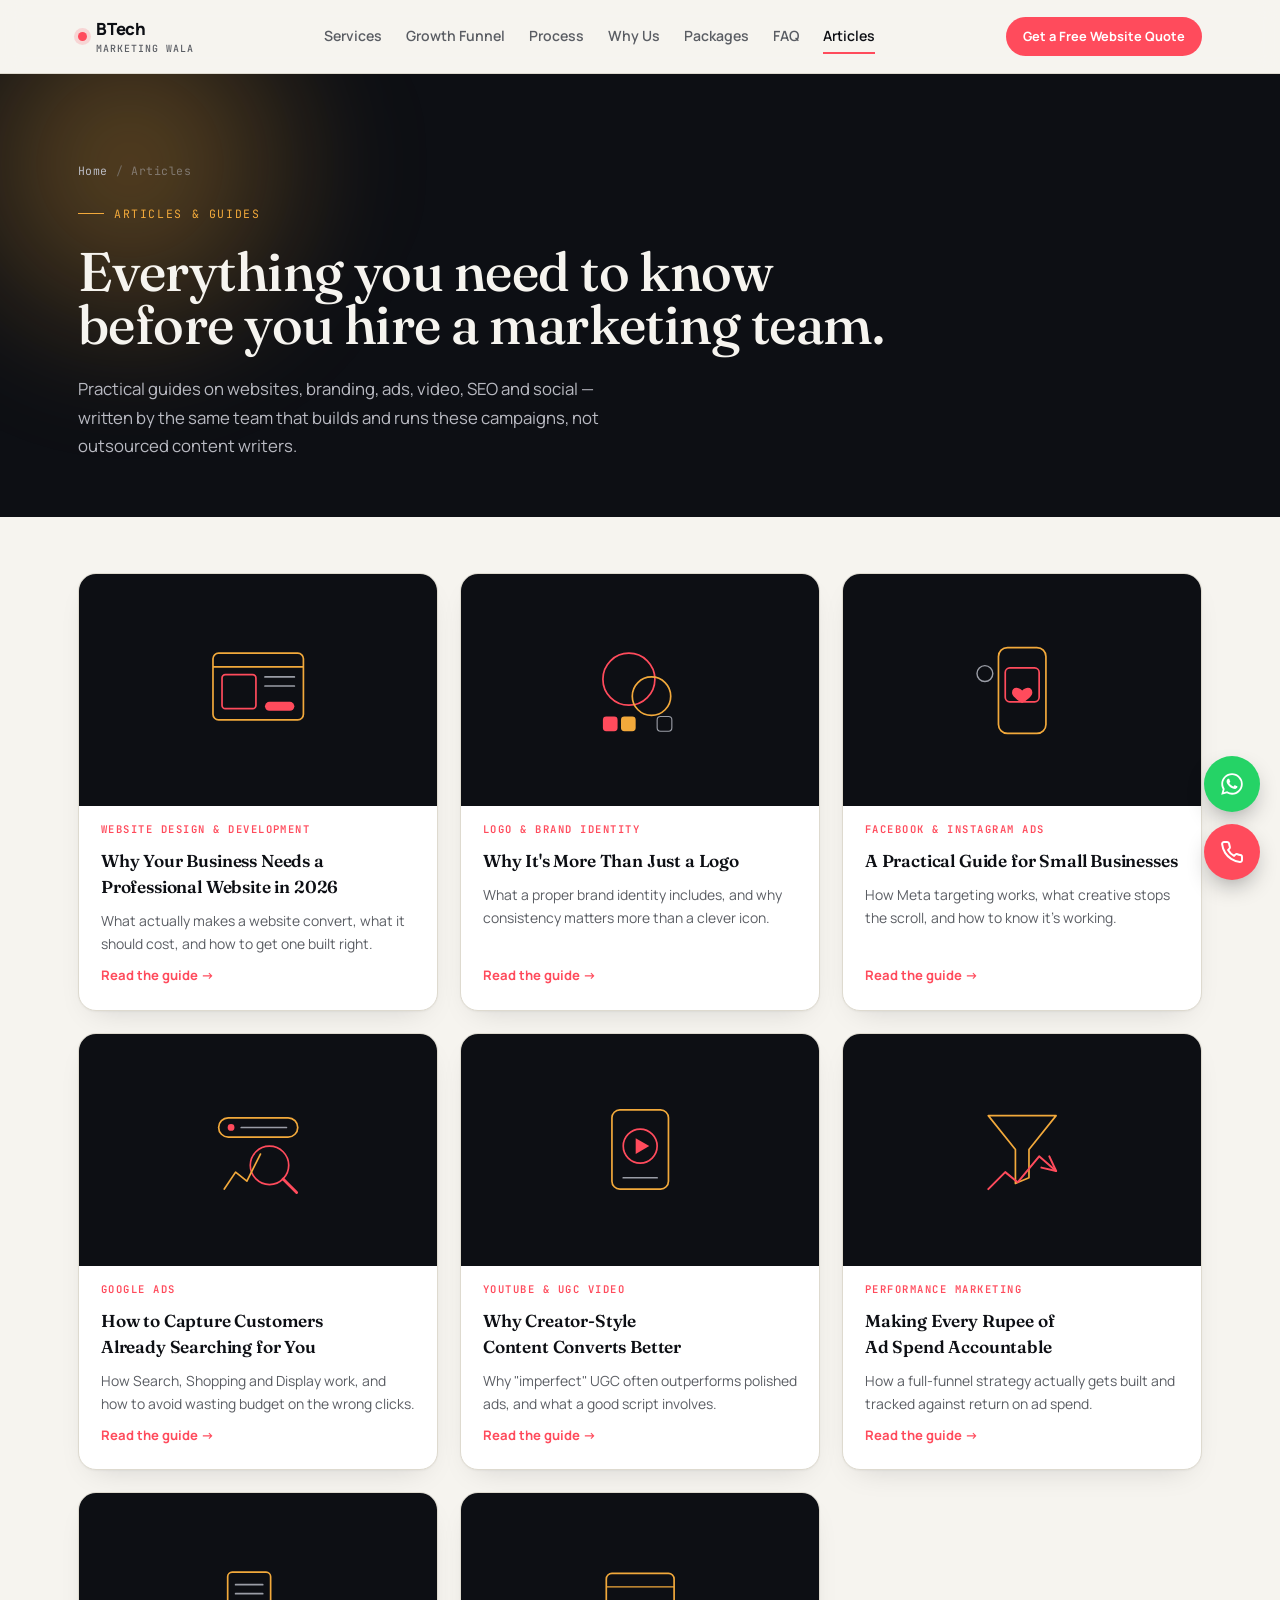
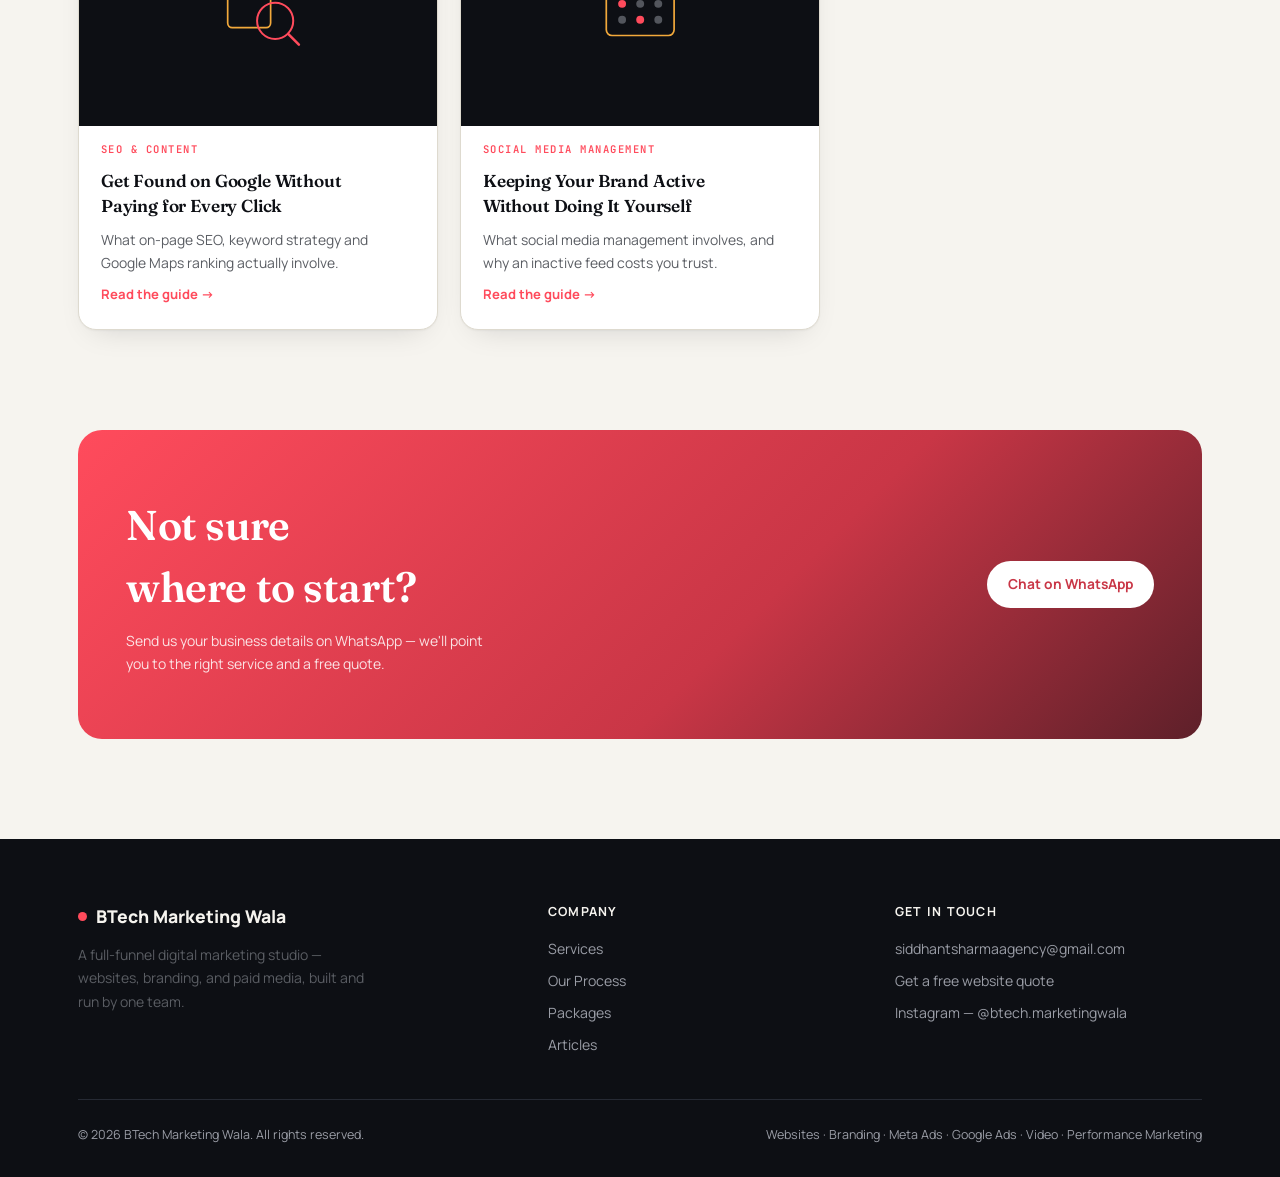
==== commit 60fc029a: "Add Instagram link (@btech.marketingwala) to footer and structured data - Added an Instagram link to" ====
--- a/articles/index.html
+++ b/articles/index.html
@@ -229,6 +229,7 @@
         <div class="flinks">
           <a href="mailto:siddhantsharmaagency@gmail.com">siddhantsharmaagency@gmail.com</a>
           <a href="https://wa.me/917291004406?text=Hi%2C%20I%27d%20like%20a%20free%20website%20quote" target="_blank" rel="noopener">Get a free website quote</a>
+          <a href="https://www.instagram.com/btech.marketingwala/" target="_blank" rel="noopener">Instagram &mdash; @btech.marketingwala</a>
         </div>
       </div>
     </div>
--- a/assets/style.css
+++ b/assets/style.css
@@ -290,6 +290,48 @@
 .hero-card .num{ font-family:'Fraunces',serif; font-size:2rem; font-weight:600; color:var(--paper); }
 .hero-card .label{ font-size:.8rem; color:#9A9DA6; margin-top:4px; }
 
+/* hook chips: fill the empty upper-right of the hero above the stat cards.
+   Normal flow (not absolutely positioned) so it can never overlap the cards
+   below it, regardless of how the headline reflows at in-between widths.
+   Shown on every screen size, not just desktop. */
+.hook-label{
+  display:inline-flex; align-items:center; gap:14px;
+  animation:fadeUp .6s ease both;
+}
+.hook-label .hook-icon{
+  width:32px; height:32px; flex-shrink:0; color:var(--gold);
+  animation:hookSwing 2.4s ease-in-out infinite;
+  transform-origin:50% 15%;
+}
+.hook-label .hook-text{
+  font-family:'Fraunces',Georgia,serif; font-style:italic; font-weight:600;
+  font-size:2rem; line-height:1; letter-spacing:-0.01em;
+  background:linear-gradient(100deg, var(--gold), var(--coral) 75%);
+  -webkit-background-clip:text; background-clip:text; color:transparent;
+}
+@media (max-width:900px){ .hook-label .hook-text{ font-size:1.7rem; } .hook-label .hook-icon{ width:28px; height:28px; } }
+@media (max-width:640px){ .hook-label .hook-text{ font-size:1.4rem; } .hook-label .hook-icon{ width:24px; height:24px; } }
+@keyframes hookSwing{ 0%,100%{ transform:rotate(-12deg); } 50%{ transform:rotate(14deg); } }
+.hook-cloud{
+  display:flex; flex-wrap:wrap; gap:10px;
+  animation:fadeUp .6s ease .1s both;
+}
+.hook-chip{
+  display:inline-flex; align-items:center; gap:7px;
+  padding:8px 16px; border-radius:100px; border:1px solid #2A2E38;
+  background:var(--ink-2);
+  font-family:'JetBrains Mono',monospace; font-size:.76rem; font-weight:600; letter-spacing:.02em;
+  color:#B9BAC2; white-space:nowrap; box-shadow:0 10px 24px -12px rgba(0,0,0,.6);
+  animation:hookFloat 5s ease-in-out infinite;
+}
+.hook-chip::before{ content:''; width:5px; height:5px; border-radius:50%; background:currentColor; flex-shrink:0; }
+.hook-chip.gold{ border-color:color-mix(in srgb, var(--gold) 45%, transparent); color:var(--gold); }
+.hook-chip.accent{ border-color:color-mix(in srgb, var(--coral) 45%, transparent); color:var(--coral); }
+@keyframes hookFloat{ 0%,100%{ transform:translateY(0); } 50%{ transform:translateY(-7px); } }
+@media (prefers-reduced-motion: reduce){
+  .hook-cloud, .hook-chip, .hook-label .hook-icon{ animation:none; }
+}
+
 /* marquee */
 .marquee{
   border-top:1px solid #262A34; border-bottom:1px solid #262A34;
